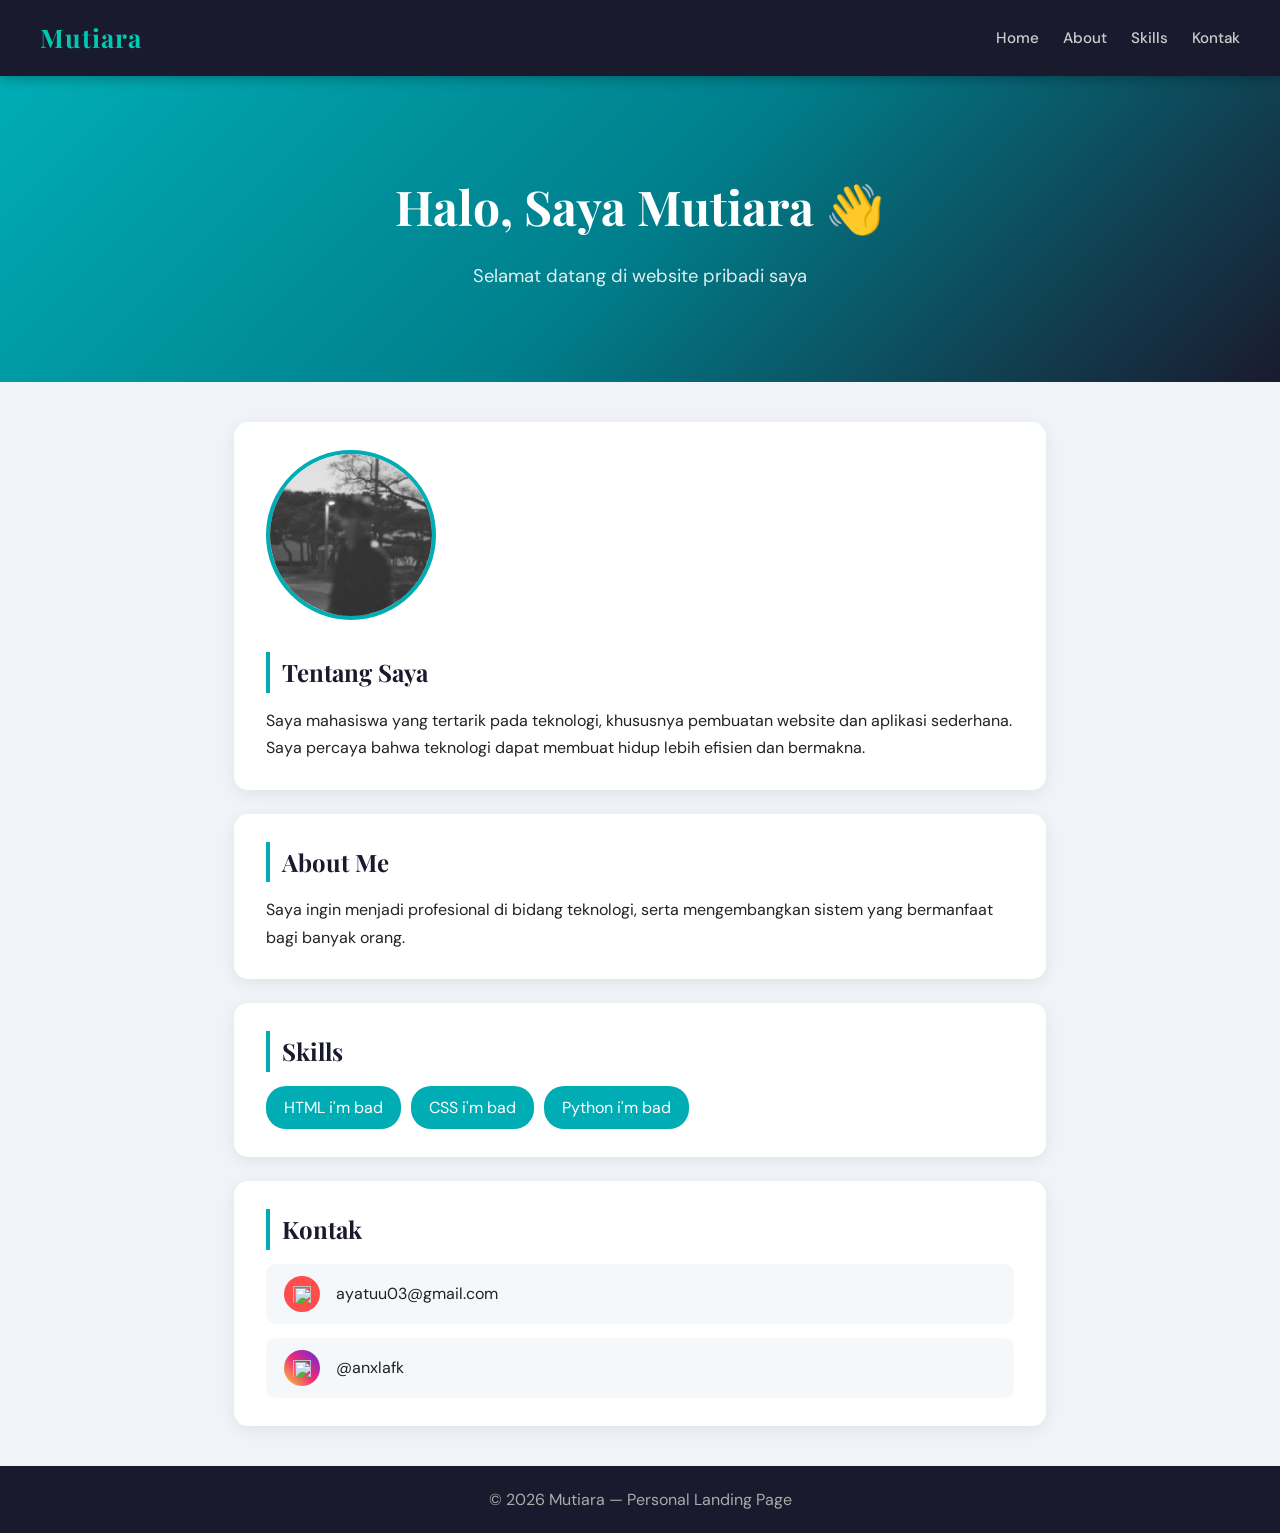
==== index1.html @ 104a069f "Add files via upload" ====
<!DOCTYPE html>
<html lang="id">
<head>
    <meta charset="UTF-8">
    <meta name="viewport" content="width=device-width, initial-scale=1.0">
    <title>Personal Landing Page - Mutiara</title>

    <!-- Google Fonts -->
    <link href="https://fonts.googleapis.com/css2?family=Playfair+Display:wght@700&family=DM+Sans:wght@400;500;600&display=swap" rel="stylesheet">

    <!-- LINK CSS -->
    <link rel="stylesheet" href="index1.css">
</head>
<body>

<nav>
    <h2 class="logo">Mutiara</h2>
    <ul>
        <li><a href="#">Home</a></li>
        <li><a href="#about">About</a></li>
        <li><a href="#skills">Skills</a></li>
        <li><a href="#contact">Kontak</a></li>
    </ul>
</nav>

<header>
    <div class="hero-content">
        <h1>Halo, Saya Mutiara 👋</h1>
        <p>Selamat datang di website pribadi saya</p>
    </div>
</header>

<main>

    <section class="profile-section" id="about">
        <img src="Tugas1.jpeg" alt="Foto Profil Mutiara" class="profile-img">
        <div class="profile-text">
            <h2>Tentang Saya</h2>
            <p>Saya mahasiswa yang tertarik pada teknologi, khususnya pembuatan website dan aplikasi sederhana. Saya percaya bahwa teknologi dapat membuat hidup lebih efisien dan bermakna.</p>
        </div>
    </section>

    <section>
        <h2>About Me</h2>
        <p>Saya ingin menjadi profesional di bidang teknologi, serta mengembangkan sistem yang bermanfaat bagi banyak orang.</p>
    </section>

    <section id="skills">
        <h2>Skills</h2>
        <div class="skills">
            <span>HTML i'm bad</span>
            <span>CSS i'm bad</span>
            <span>Python i'm bad</span>
        </div>
    </section>

    <section id="contact">
        <h2>Kontak</h2>
        <div class="contact-box">

            <a href="mailto:ayatuu03@gmail.com" class="contact-item">
                <div class="icon email">
                    <img src="https://cdn-icons-png.flaticon.com/512/732/732200.png">
                </div>
                <span>ayatuu03@gmail.com</span>
            </a>

            <a href="https://instagram.com/anxlafk" target="_blank" class="contact-item">
                <div class="icon ig">
                    <img src="https://cdn-icons-png.flaticon.com/512/2111/2111463.png">
                </div>
                <span>@anxlafk</span>
            </a>

        </div>
    </section>

</main>

<footer>
    <p>© 2026 Mutiara — Personal Landing Page</p>
</footer>

</body>
</html>
---- index1.css ----
/* ===================== RESET & BASE ===================== */
* {
    margin: 0;
    padding: 0;
    box-sizing: border-box;
}

body {
    font-family: 'DM Sans', Arial, sans-serif;
    background: #f0f4f8;
    color: #222;
    line-height: 1.7;
}

/* ===================== NAVBAR ===================== */
nav {
    display: flex;
    justify-content: space-between;
    align-items: center;
    background: #1a1a2e;
    color: white;
    padding: 16px 40px;
    position: sticky;
    top: 0;
    z-index: 100;
    box-shadow: 0 2px 12px rgba(0,0,0,0.3);
}

.logo {
    font-family: 'Playfair Display', serif;
    font-size: 1.6rem;
    color: #00c9b1;
    letter-spacing: 1px;
}

nav ul {
    display: flex;
    list-style: none;
    gap: 24px;
}

nav a {
    color: #ccc;
    text-decoration: none;
    font-size: 0.95rem;
    font-weight: 500;
    transition: color 0.3s;
    padding-bottom: 4px;
    border-bottom: 2px solid transparent;
}

nav a:hover {
    color: #00c9b1;
    border-bottom: 2px solid #00c9b1;
}

/* ===================== HERO ===================== */
header {
    background: linear-gradient(135deg, #00adb5 0%, #007f8c 50%, #1a1a2e 100%);
    color: white;
    text-align: center;
    padding: 90px 40px;
}

.hero-content h1 {
    font-family: 'Playfair Display', serif;
    font-size: 3rem;
    margin-bottom: 14px;
}

.hero-content p {
    font-size: 1.15rem;
    opacity: 0.88;
}

/* ===================== MAIN ===================== */
main {
    max-width: 860px;
    margin: 40px auto;
    padding: 0 24px;
    display: flex;
    flex-direction: column;
    gap: 24px;
}

/* ===================== SECTION ===================== */
section {
    background: white;
    padding: 28px 32px;
    border-radius: 14px;
    box-shadow: 0 4px 16px rgba(0, 0, 0, 0.07);
}

section h2 {
    font-family: 'Playfair Display', serif;
    font-size: 1.5rem;
    margin-bottom: 14px;
    color: #1a1a2e;
    border-left: 4px solid #00adb5;
    padding-left: 12px;
}

/* ===================== PROFILE ===================== */
.profile-section {
    display: flex;
    align-items: center;
    gap: 32px;
    flex-wrap: wrap;
}

.profile-img {
    width: 170px;
    height: 170px;
    border-radius: 50%;
    object-fit: cover;
    border: 4px solid #00adb5;
}

/* ===================== SKILLS ===================== */
.skills {
    display: flex;
    gap: 10px;
    flex-wrap: wrap;
}

.skills span {
    background: #00adb5;
    color: white;
    padding: 8px 18px;
    border-radius: 20px;
}

/* ===================== CONTACT ===================== */
.contact-box {
    display: flex;
    flex-direction: column;
    gap: 14px;
}

.contact-item {
    display: flex;
    align-items: center;
    gap: 16px;
    text-decoration: none;
    background: #f4f8fb;
    padding: 12px 18px;
    border-radius: 10px;
    color: #222;
}

.icon {
    width: 36px;
    height: 36px;
    border-radius: 50%;
    display: flex;
    align-items: center;
    justify-content: center;
}

.icon img {
    width: 18px;
    height: 18px;
    object-fit: contain;
}

.email {
    background: #ff4d4d;
}

.ig {
    background: linear-gradient(45deg, #f9ce34, #ee2a7b, #6228d7);
}

/* ===================== FOOTER ===================== */
footer {
    text-align: center;
    padding: 20px;
    background: #1a1a2e;
    color: #aaa;
}

/* ===================== RESPONSIVE ===================== */
@media (max-width: 768px) {
    .profile-section {
        flex-direction: column;
        text-align: center;
    }
}
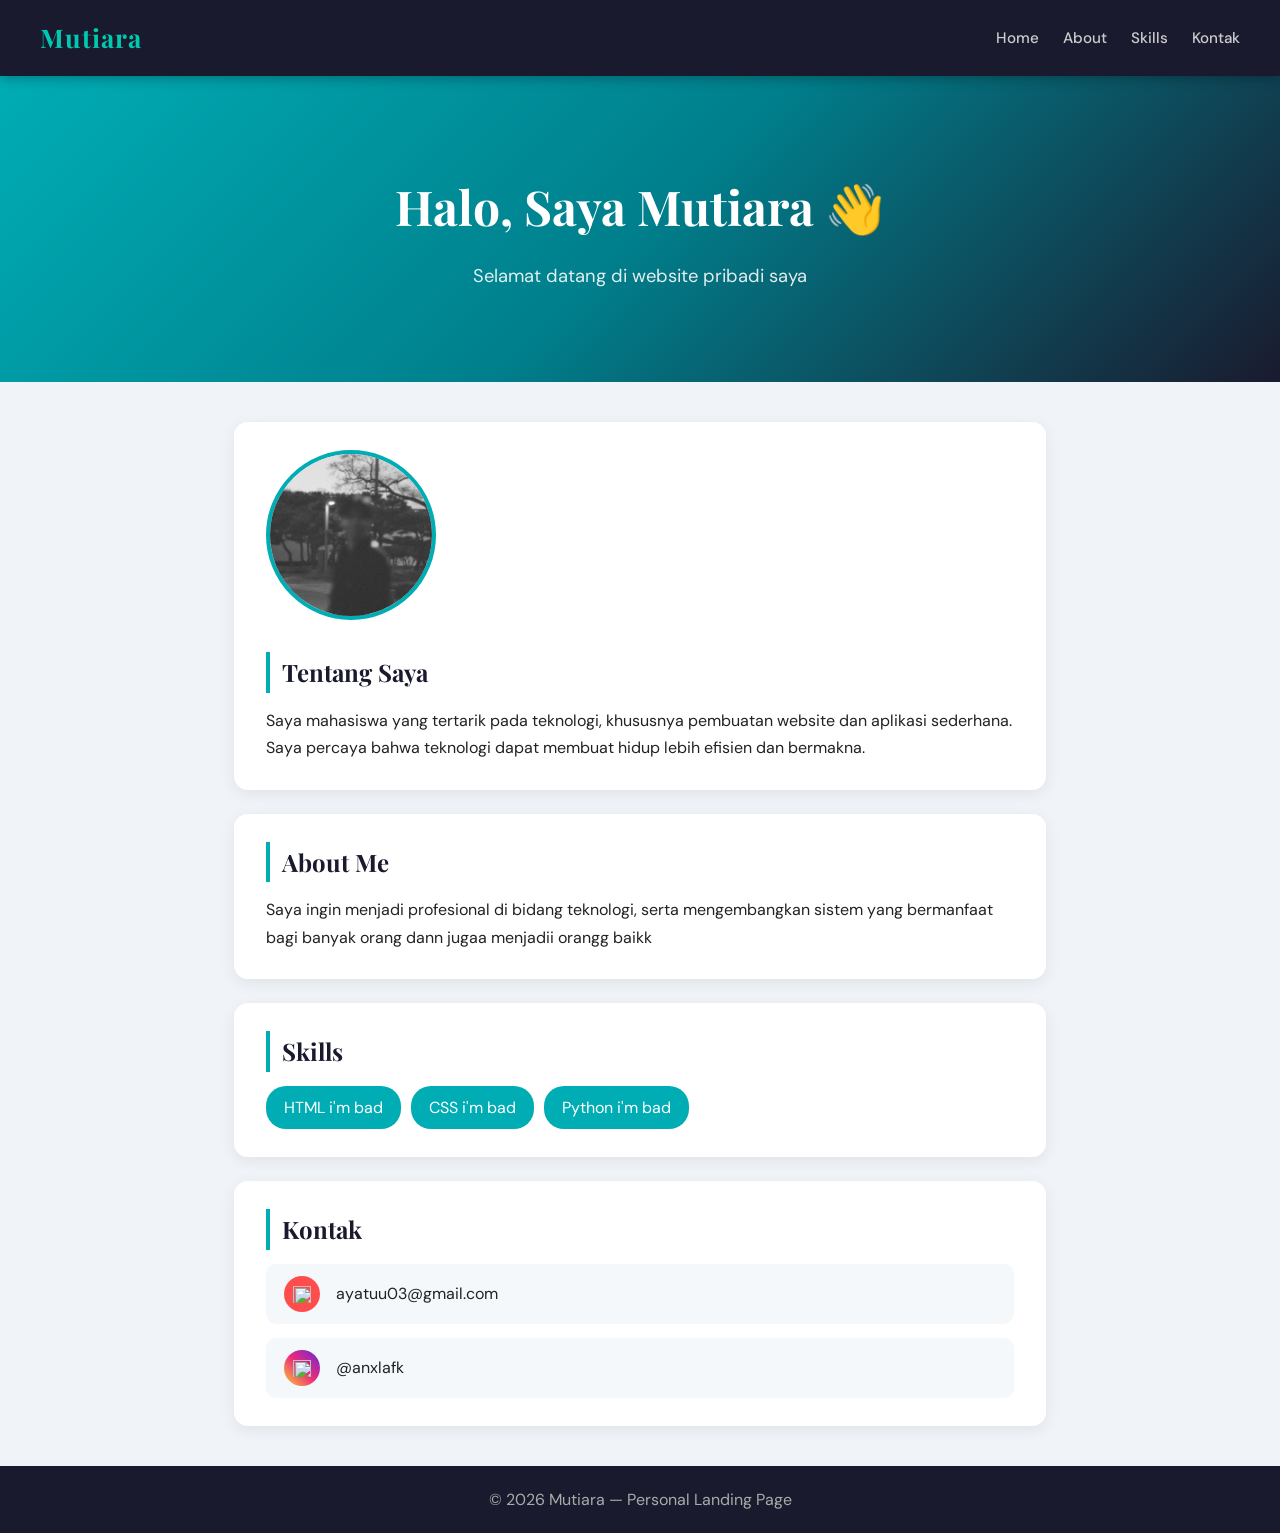
==== commit fdfe52ce: "Update index1.html" ====
--- a/index1.html
+++ b/index1.html
@@ -5,10 +5,10 @@
     <meta name="viewport" content="width=device-width, initial-scale=1.0">
     <title>Personal Landing Page - Mutiara</title>
 
-    <!-- Google Fonts -->
+    <! Google Fonts >
     <link href="https://fonts.googleapis.com/css2?family=Playfair+Display:wght@700&family=DM+Sans:wght@400;500;600&display=swap" rel="stylesheet">
 
-    <!-- LINK CSS -->
+    <! LINK CSS >
     <link rel="stylesheet" href="index1.css">
 </head>
 <body>
@@ -42,7 +42,7 @@
 
     <section>
         <h2>About Me</h2>
-        <p>Saya ingin menjadi profesional di bidang teknologi, serta mengembangkan sistem yang bermanfaat bagi banyak orang.</p>
+        <p>Saya ingin menjadi profesional di bidang teknologi, serta mengembangkan sistem yang bermanfaat bagi banyak orang dann jugaa menjadii orangg baikk</p>
     </section>
 
     <section id="skills">
@@ -82,4 +82,4 @@
 </footer>
 
 </body>
-</html>+</html>
